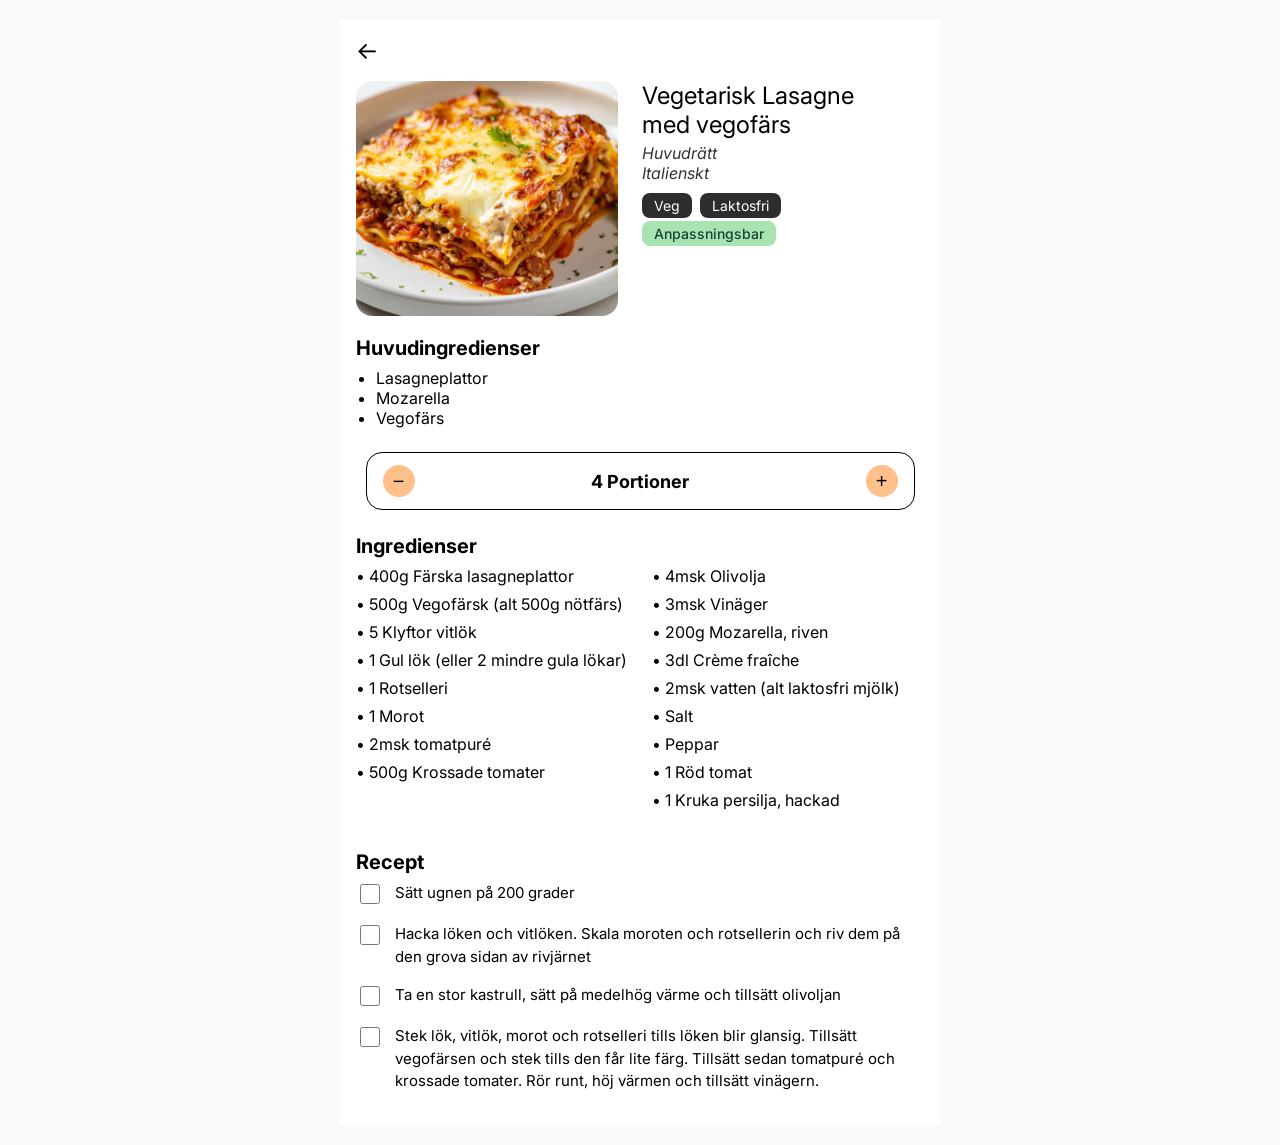
==== recipe.html @ 6f613f0e "Add Maya's recipe page" ====
<!DOCTYPE html>
<html lang="sv">

<head>
    <meta charset="UTF-8">
    <meta name="viewport" content="width=device-width, initial-scale=1.0">
    <title>Vegetarisk Lasagne</title>
    <link href="https://fonts.googleapis.com/css2?family=Inter:wght@400;700&display=swap" rel="stylesheet">
    <link rel="stylesheet" href="style.css">
    <link rel="stylesheet" href="recipe.css">
    <script defer src="scriptRecipe.js"></script>
</head>

<body>

    <div class="recipe-card">
        <div class="header-nav">
            <a href="#" class="back-arrow">←</a>
        </div>

        <div class="hero-section">
            <div class="hero-left">
                <img src="assets/image (6).png" alt="Lasagne" class="recipe-img">
                <h3>Huvudingredienser</h3>
                <ul class="main-ingredients-list">
                    <li>Lasagneplattor</li>
                    <li>Mozarella</li>
                    <li>Vegofärs</li>
                </ul>
            </div>

            <div class="hero-right">
                <h1>
                    Vegetarisk Lasagne <br>
                    med vegofärs
                </h1>
                <p class="subtitle">Huvudrätt</p>
                <p class="subtitle">Italienskt</p>
                <div class="tags">
                    <div class="tag-row">
                        <span class="tag-black">Veg</span>
                        <span class="tag-black">Laktosfri</span>
                    </div>
                    <span class="tag-green">Anpassningsbar</span>
                </div>
            </div>
        </div>

        <div class="portion-selector">
            <button class="portion-btn" onclick="changePortions(-1)">−</button>
            <span class="portion-text"><span id="portion-count">4</span> Portioner</span>
            <button class="portion-btn" onclick="changePortions(1)">+</button>
        </div>

        <div class="ingredients-section">
            <h3>Ingredienser</h3>
            <div id="ingredient-list" class="ingredients-grid"></div>
        </div>

        <div class="instructions-section">
            <h3>Recept</h3>
            <div class="step-container">
                <div class="step">
                    <input type="checkbox">
                    <span>Sätt ugnen på 200 grader</span>
                </div>
                <div class="step">
                    <input type="checkbox">
                    <span>Hacka löken och vitlöken. Skala moroten och rotsellerin och riv dem på den grova sidan av
                        rivjärnet</span>
                </div>
                <div class="step">
                    <input type="checkbox">
                    <span>Ta en stor kastrull, sätt på medelhög värme och tillsätt olivoljan</span>
                </div>
                <div class="step">
                    <input type="checkbox">
                    <span>Stek lök, vitlök, morot och rotselleri tills löken blir glansig. Tillsätt vegofärsen och stek
                        tills den får lite färg. Tillsätt sedan tomatpuré och krossade tomater. Rör runt, höj värmen och
                        tillsätt vinägern.</span>
                </div>
            </div>
        </div>
    </div>


</body>

</html>
---- style.css ----
body {
    background-color: #f9f9f9;
    font-family: 'Inter', sans-serif;
    margin: 0;
    display: flex;
    justify-content: center;
    padding: 20px;
}

.recipe-card {
    background: white;
    width: 600px;
    padding: 16px;
    box-sizing: border-box;
}

.header-nav {
    margin-bottom: 16px;
}

.back-arrow {
    font-size: 24px;
    text-decoration: none;
    color: black;
}

.hero-section {
    display: flex;
    gap: 24px;
    margin-bottom: 24px;
}

.hero-left {
    width: 262px;
}

.recipe-img {
    width: 262px;
    height: 235px;
    border-radius: 16px;
    object-fit: cover;
}

h1 {
    font-size: 24px;
    margin: 0 0 4px 0;
    font-weight: 400;
}

.subtitle {
    font-style: italic;
    margin: 0;
    font-size: 16px;
    color: #333;
}

.tags {
    margin-top: 12px;
}

.tag-row {
    margin-bottom: 8px;
}

.tag-black {
    background: #2D2D2D;
    color: white;
    padding: 4px 12px;
    border-radius: 8px;
    font-size: 14px;
    margin-right: 4px;
}

.tag-green {
    background: #a8e3b2;
    color: #1B4332;
    padding: 4px 12px;
    border-radius: 8px;
    font-size: 14px;
    font-weight: 500;
}

h3 {
    font-size: 20px;
    margin: 16px 0 8px 0;
}

.main-ingredients-list {
    margin: 8px 0 0 0;
    padding-left: 20px;
}

.portion-selector {
    width: 549px;
    height: 58px;
    border: 1px solid #000;
    border-radius: 16px;
    display: flex;
    align-items: center;
    justify-content: space-between;
    padding: 0 16px;
    margin: 24px auto;
    box-sizing: border-box;
}

.portion-btn {
    width: 32px;
    height: 32px;
    background: #FFC08A;
    border: none;
    border-radius: 50%;
    font-size: 20px;
    cursor: pointer;
    display: flex;
    align-items: center;
    justify-content: center;
}

.portion-text {
    font-weight: bold;
    font-size: 18px;
}

.ingredients-grid {
    display: grid;
    grid-template-columns: 1fr 1fr;
    gap: 8px 24px;
    margin-bottom: 32px;
}

.step {
    display: flex;
    gap: 12px;
    margin-bottom: 16px;
    align-items: flex-start;
}

.step input[type="checkbox"] {
    width: 20px;
    height: 20px;
    margin-top: 2px;
    flex-shrink: 0;
}

.step span {
    font-size: 15px;
    line-height: 1.5;
}
---- recipe.css ----
body {
    background-color: #f9f9f9;
    font-family: 'Inter', sans-serif;
    margin: 0;
    display: flex;
    justify-content: center;
    padding: 20px;
}

.recipe-card {
    background: white;
    width: 600px;
    padding: 16px;
    box-sizing: border-box;
}

.header-nav {
    margin-bottom: 16px;
}

.back-arrow {
    font-size: 24px;
    text-decoration: none;
    color: black;
}

.hero-section {
    display: flex;
    gap: 24px;
    margin-bottom: 24px;
}

.hero-left {
    width: 262px;
}

.recipe-img {
    width: 262px;
    height: 235px;
    border-radius: 16px;
    object-fit: cover;
}

h1 {
    font-size: 24px;
    margin: 0 0 4px 0;
    font-weight: 400;
}

.subtitle {
    font-style: italic;
    margin: 0;
    font-size: 16px;
    color: #333;
}

.tags {
    margin-top: 12px;
}

.tag-row {
    margin-bottom: 8px;
}

.tag-black {
    background: #2D2D2D;
    color: white;
    padding: 4px 12px;
    border-radius: 8px;
    font-size: 14px;
    margin-right: 4px;
}

.tag-green {
    background: #a8e3b2;
    color: #1B4332;
    padding: 4px 12px;
    border-radius: 8px;
    font-size: 14px;
    font-weight: 500;
}

h3 {
    font-size: 20px;
    margin: 16px 0 8px 0;
}

.main-ingredients-list {
    margin: 8px 0 0 0;
    padding-left: 20px;
}

.portion-selector {
    width: 549px;
    height: 58px;
    border: 1px solid #000;
    border-radius: 16px;
    display: flex;
    align-items: center;
    justify-content: space-between;
    padding: 0 16px;
    margin: 24px auto;
    box-sizing: border-box;
}

.portion-btn {
    width: 32px;
    height: 32px;
    background: #FFC08A;
    border: none;
    border-radius: 50%;
    font-size: 20px;
    cursor: pointer;
    display: flex;
    align-items: center;
    justify-content: center;
}

.portion-text {
    font-weight: bold;
    font-size: 18px;
}

.ingredients-grid {
    display: grid;
    grid-template-columns: 1fr 1fr;
    gap: 8px 24px;
    margin-bottom: 32px;
}

.step {
    display: flex;
    gap: 12px;
    margin-bottom: 16px;
    align-items: flex-start;
}

.step input[type="checkbox"] {
    width: 20px;
    height: 20px;
    margin-top: 2px;
    flex-shrink: 0;
}

.step span {
    font-size: 15px;
    line-height: 1.5;
}
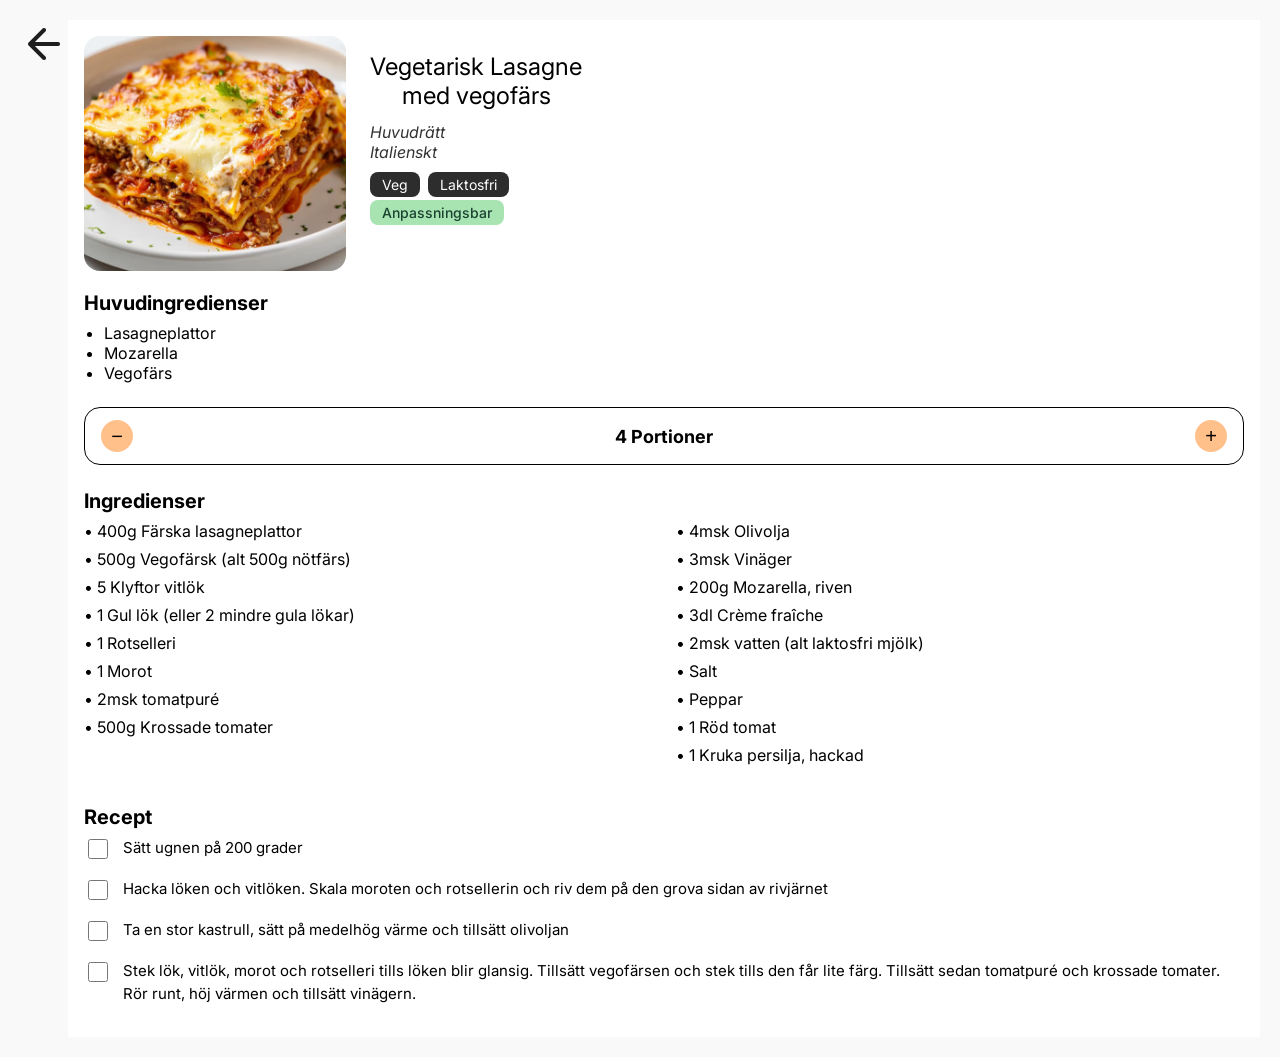
==== commit f1a186dc: "pil funktion tillagd" ====
--- a/recipe.html
+++ b/recipe.html
@@ -12,11 +12,14 @@
 </head>
 
 <body>
-
+<div class="header-nav">
+    <a href="index.html" class="back-link">
+        <img src="assets/arrow_left.png" alt="Tillbaka" class="back-arrow">
+    </a>
+</div>
     <div class="recipe-card">
-        <div class="header-nav">
-            <a href="#" class="back-arrow">←</a>
-        </div>
+        
+    
 
         <div class="hero-section">
             <div class="hero-left">
--- a/style.css
+++ b/style.css
@@ -1,148 +1,107 @@
-body {
-    background-color: #f9f9f9;
-    font-family: 'Inter', sans-serif;
-    margin: 0;
-    display: flex;
-    justify-content: center;
-    padding: 20px;
-}
-
-.recipe-card {
-    background: white;
-    width: 600px;
-    padding: 16px;
-    box-sizing: border-box;
-}
-
-.header-nav {
-    margin-bottom: 16px;
-}
-
-.back-arrow {
-    font-size: 24px;
-    text-decoration: none;
-    color: black;
-}
-
-.hero-section {
-    display: flex;
-    gap: 24px;
-    margin-bottom: 24px;
-}
-
-.hero-left {
-    width: 262px;
-}
-
-.recipe-img {
-    width: 262px;
-    height: 235px;
-    border-radius: 16px;
-    object-fit: cover;
-}
-
-h1 {
-    font-size: 24px;
-    margin: 0 0 4px 0;
-    font-weight: 400;
-}
-
-.subtitle {
-    font-style: italic;
-    margin: 0;
-    font-size: 16px;
-    color: #333;
-}
-
-.tags {
-    margin-top: 12px;
-}
-
-.tag-row {
-    margin-bottom: 8px;
-}
-
-.tag-black {
-    background: #2D2D2D;
-    color: white;
-    padding: 4px 12px;
-    border-radius: 8px;
-    font-size: 14px;
-    margin-right: 4px;
-}
-
-.tag-green {
-    background: #a8e3b2;
-    color: #1B4332;
-    padding: 4px 12px;
-    border-radius: 8px;
-    font-size: 14px;
-    font-weight: 500;
-}
-
-h3 {
-    font-size: 20px;
-    margin: 16px 0 8px 0;
-}
-
-.main-ingredients-list {
-    margin: 8px 0 0 0;
-    padding-left: 20px;
-}
-
-.portion-selector {
-    width: 549px;
-    height: 58px;
-    border: 1px solid #000;
-    border-radius: 16px;
-    display: flex;
-    align-items: center;
-    justify-content: space-between;
-    padding: 0 16px;
-    margin: 24px auto;
-    box-sizing: border-box;
-}
-
-.portion-btn {
-    width: 32px;
-    height: 32px;
-    background: #FFC08A;
-    border: none;
-    border-radius: 50%;
-    font-size: 20px;
-    cursor: pointer;
-    display: flex;
-    align-items: center;
-    justify-content: center;
-}
-
-.portion-text {
-    font-weight: bold;
-    font-size: 18px;
-}
-
-.ingredients-grid {
-    display: grid;
-    grid-template-columns: 1fr 1fr;
-    gap: 8px 24px;
-    margin-bottom: 32px;
-}
-
-.step {
-    display: flex;
-    gap: 12px;
-    margin-bottom: 16px;
-    align-items: flex-start;
-}
-
-.step input[type="checkbox"] {
-    width: 20px;
-    height: 20px;
-    margin-top: 2px;
-    flex-shrink: 0;
-}
-
-.step span {
-    font-size: 15px;
-    line-height: 1.5;
+* {
+    box-sizing: border-box;
+}
+
+html {
+    font-family: Inter, sans-serif;
+}
+
+h1 {
+    font-weight: normal;
+    font-size: 1rem;
+    text-align: center;
+    margin: 0;
+    width: 100%;
+    padding-top: 1rem;
+    padding-bottom: 0.5rem;
+    white-space: normal;
+    word-break: break-word;
+}
+
+.card-img {
+    width: 100%;
+}
+
+.card {
+    border: 1px solid lightgray;
+    border-radius: 4%;
+    width: 40%;
+    display: flex;
+    flex-direction: column;
+    padding-bottom: 0.6rem;
+}
+
+.card-link {
+    color: black;
+    text-decoration: none;
+}
+
+.recipes-container {
+    display: flex;
+    flex-direction: row;
+    justify-content: center;
+    column-gap: 2rem;
+    row-gap: 2rem;
+    flex-wrap: wrap;
+    margin-top: 1.5rem;
+}
+
+#tags {
+    display: flex;
+    flex-wrap: wrap;
+    gap: 0.5rem;
+    padding-left: 0.5rem;
+}
+
+#tag {
+    border: 1px solid lightgray;
+    border-radius: 10%;
+    width: fit-content;
+    padding-left: 0.25rem;
+    padding-right: 0.25rem;
+}
+
+#red-tag {
+    border: 1px solid lightgray;
+    border-radius: 10%;
+    width: fit-content;
+    background-color: rgb(255, 172, 172);
+}
+
+#green-tag {
+    border: 1px solid lightgray;
+    border-radius: 10%;
+    width: fit-content;
+    background-color: rgb(187, 229, 204);
+}
+
+#dollars {
+    display: flex;
+    flex-direction: row;
+}
+
+.first-dollar {
+    width: 15%;
+    padding-top: 0.5rem;
+    padding-left: 0.5rem;
+}
+
+.dollar {
+    width: 10%;
+    padding-top: 0.5rem;
+}
+
+.icon {
+    width: 1.8rem;
+    padding-right: 0.5rem;
+    padding-left: 0.5rem;
+}
+
+.recipes-container p {
+    font-size: 82%;
+    margin: 0;
+}
+
+#icon-text {
+    padding-top: 0.5rem;
 }
--- a/recipe.css
+++ b/recipe.css
@@ -1,3 +1,7 @@
+* {
+    box-sizing: border-box;
+}
+
 body {
     background-color: #f9f9f9;
     font-family: 'Inter', sans-serif;
@@ -9,7 +13,7 @@
 
 .recipe-card {
     background: white;
-    width: 600px;
+    width: 100%;
     padding: 16px;
     box-sizing: border-box;
 }
@@ -19,13 +23,13 @@
 }
 
 .back-arrow {
-    font-size: 24px;
-    text-decoration: none;
-    color: black;
+    width: 48px;;
+   
 }
 
 .hero-section {
     display: flex;
+    flex-wrap: wrap;
     gap: 24px;
     margin-bottom: 24px;
 }
@@ -91,7 +95,7 @@
 }
 
 .portion-selector {
-    width: 549px;
+    width: 100%;
     height: 58px;
     border: 1px solid #000;
     border-radius: 16px;
@@ -114,6 +118,8 @@
     display: flex;
     align-items: center;
     justify-content: center;
+    color: black;
+    text-decoration: none;
 }
 
 .portion-text {
@@ -145,4 +151,5 @@
 .step span {
     font-size: 15px;
     line-height: 1.5;
-}+}
+
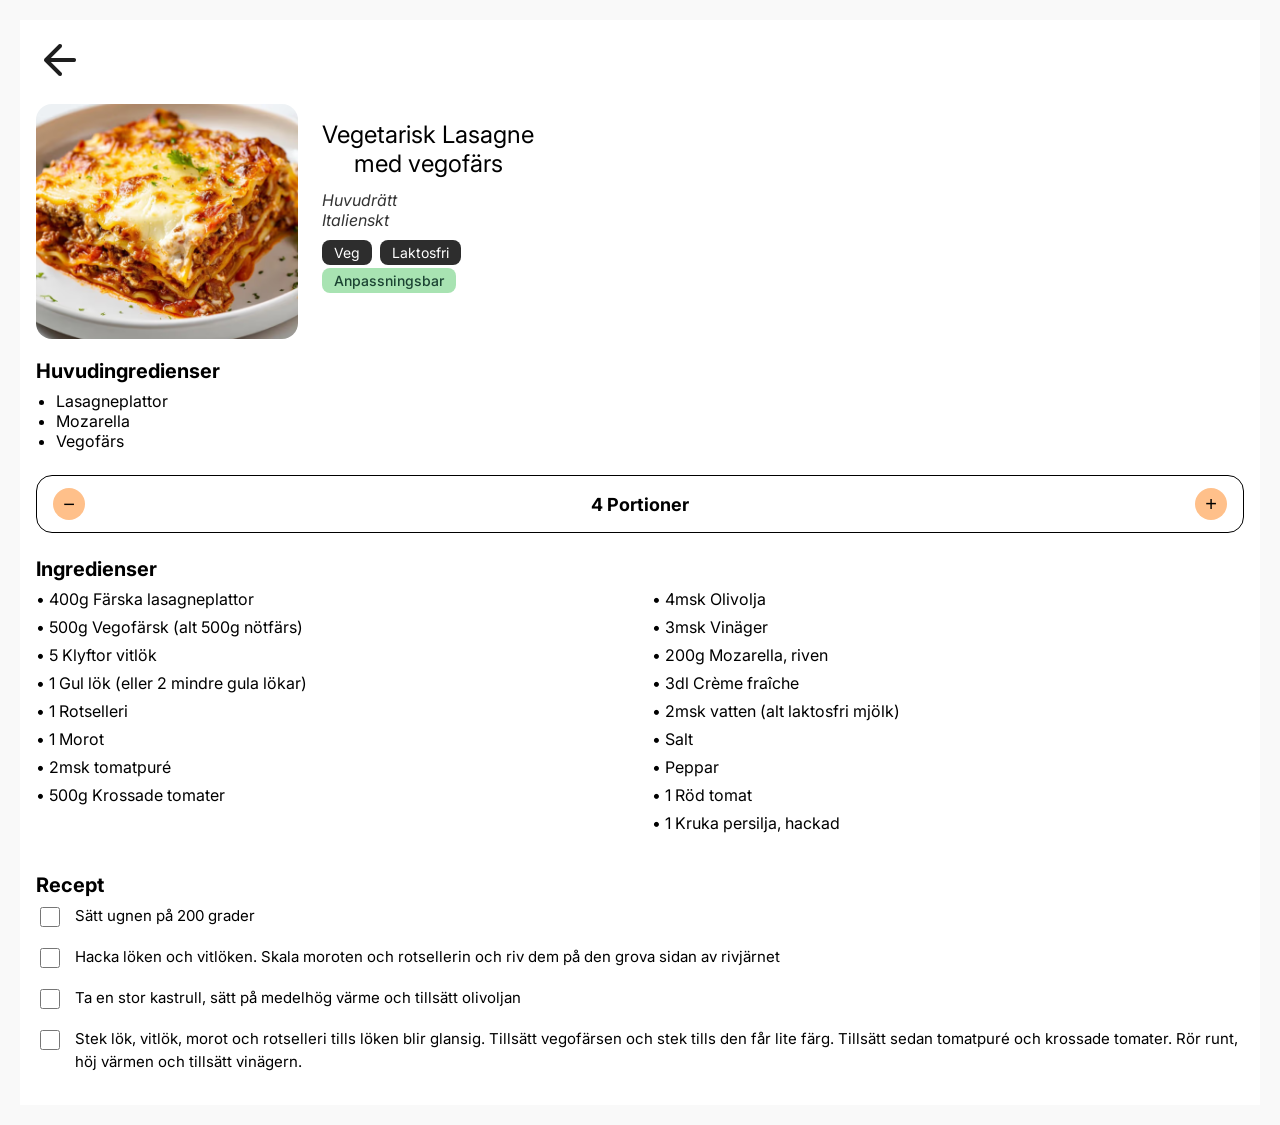
==== commit fe83dad3: "fixed padding for back arrow" ====
--- a/recipe.html
+++ b/recipe.html
@@ -17,9 +17,7 @@
         <img src="assets/arrow_left.png" alt="Tillbaka" class="back-arrow">
     </a>
 </div>
-    <div class="recipe-card">
-        
-    
+    <div class="recipe-card">     
 
         <div class="hero-section">
             <div class="hero-left">
--- a/recipe.css
+++ b/recipe.css
@@ -8,7 +8,18 @@
     margin: 0;
     display: flex;
     justify-content: center;
+    flex-direction: column;
     padding: 20px;
+}
+
+
+.header-nav {
+    margin-bottom: 0px;
+    background: white;
+    width: 100%;
+    padding-left: 16px;
+    padding-top: 16px;
+    box-sizing: border-box;
 }
 
 .recipe-card {
@@ -16,15 +27,12 @@
     width: 100%;
     padding: 16px;
     box-sizing: border-box;
+
 }
 
-.header-nav {
-    margin-bottom: 16px;
-}
 
 .back-arrow {
-    width: 48px;;
-   
+    width: 48px;
 }
 
 .hero-section {
@@ -151,5 +159,4 @@
 .step span {
     font-size: 15px;
     line-height: 1.5;
-}
-
+}
